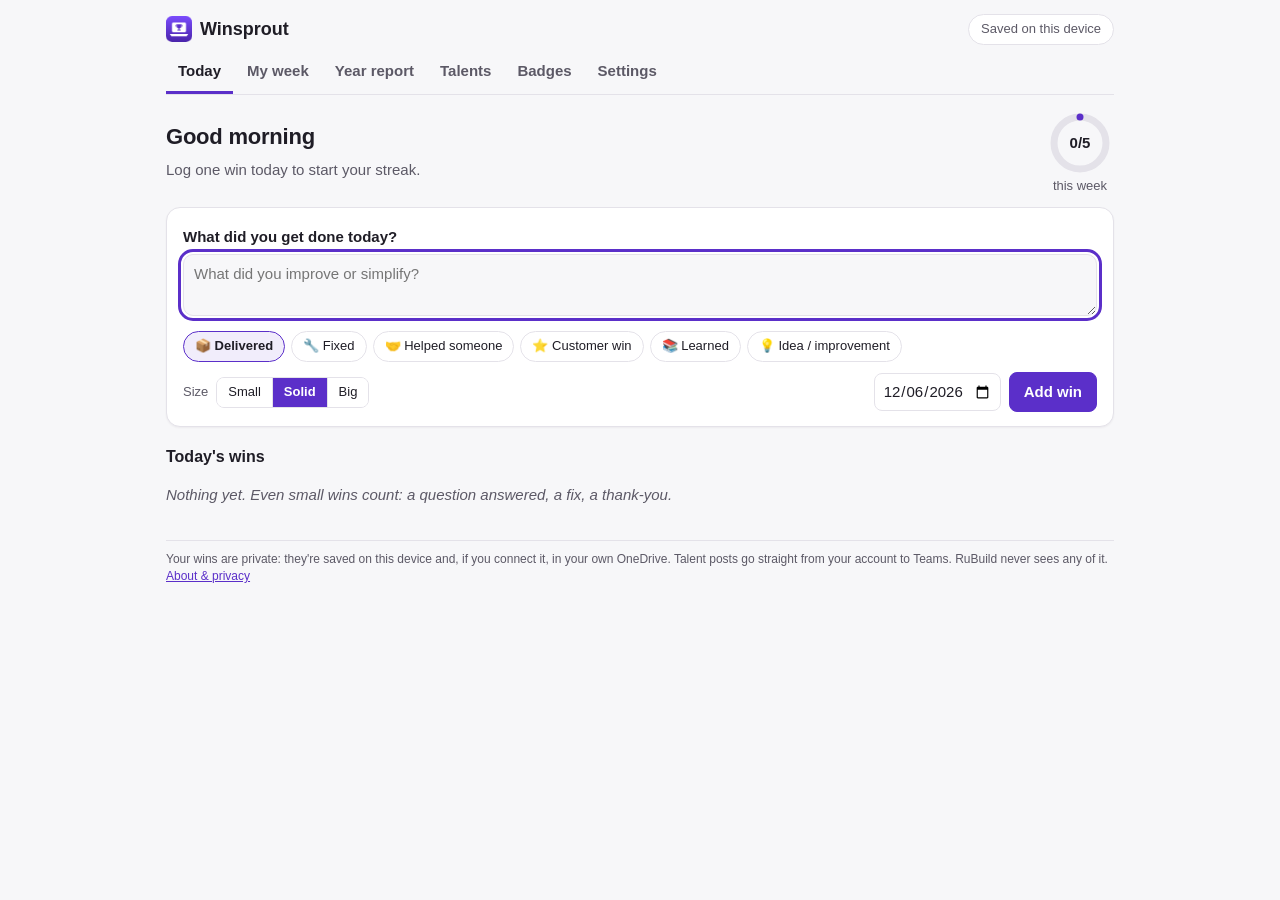
==== index.html @ a8d643e9 "Add files via upload" ====
<!doctype html>
<html lang="en">
<head>
<meta charset="utf-8">
<meta name="robots" content="noindex">
<meta name="viewport" content="width=device-width, initial-scale=1">
<title>Winsprout</title>
<link rel="icon" href="img/icon-32.png">
<link rel="stylesheet" href="css/app.css?v=1.0.1">
<script>window.WS_CONFIG = { clientId: "1a3c9bc5-f937-4773-a023-36e0d5161b8c", redirectUri: "https://rubuild.com/winsprout/auth.html", appId: "d3149629-f041-443e-b0eb-b4101cd2852e", version: "1.0.0" };</script>
</head>
<body>
<a class="skip" href="#main">Skip to content</a>
<header class="top">
  <div class="brand"><img src="img/icon-32.png" alt="" width="26" height="26"><span>Winsprout</span></div>
  <button class="pill" id="storePill" type="button" aria-live="polite">Saved on this device</button>
</header>
<nav class="tabs" role="tablist" aria-label="Winsprout sections">
  <button role="tab" id="t-today" aria-controls="v-today" aria-selected="true" type="button">Today</button>
  <button role="tab" id="t-week" aria-controls="v-week" aria-selected="false" tabindex="-1" type="button">My week</button>
  <button role="tab" id="t-report" aria-controls="v-report" aria-selected="false" tabindex="-1" type="button">Year report</button>
  <button role="tab" id="t-talents" aria-controls="v-talents" aria-selected="false" tabindex="-1" type="button">Talents</button>
  <button role="tab" id="t-badges" aria-controls="v-badges" aria-selected="false" tabindex="-1" type="button">Badges</button>
  <button role="tab" id="t-settings" aria-controls="v-settings" aria-selected="false" tabindex="-1" type="button">Settings</button>
</nav>
<main id="main">
  <section id="v-today" role="tabpanel" aria-labelledby="t-today"></section>
  <section id="v-week" role="tabpanel" aria-labelledby="t-week" hidden></section>
  <section id="v-report" role="tabpanel" aria-labelledby="t-report" hidden></section>
  <section id="v-talents" role="tabpanel" aria-labelledby="t-talents" hidden></section>
  <section id="v-badges" role="tabpanel" aria-labelledby="t-badges" hidden></section>
  <section id="v-settings" role="tabpanel" aria-labelledby="t-settings" hidden></section>
</main>
<div id="ask" class="ask" hidden><div class="askbox" role="alertdialog" aria-modal="true" aria-labelledby="askMsg"><p id="askMsg"></p><div class="row wrap"><button class="btn" id="askYes" type="button">OK</button><button class="btn ghost" id="askNo" type="button">Cancel</button></div></div></div>
<div id="toast" class="toast" role="status" aria-live="polite"></div>
<footer class="foot">Your wins are private: they're saved on this device and, if you connect it, in your own OneDrive. Talent posts go straight from your account to Teams. RuBuild never sees any of it.<span class="weblink"> <a href="about.html" target="_blank" rel="noopener">About &amp; privacy</a></span></footer>
<script src="vendor/MicrosoftTeams.min.js"></script>
<script src="vendor/msal-browser.min.js"></script>
<script src="js/core.js?v=1.0.1"></script>
<script src="js/sync.js?v=1.0.1"></script>
<script src="js/app.js?v=1.0.1"></script>
</body>
</html>
---- css/app.css ----
:root{
  --bg:#f7f7f9;--card:#ffffff;--ink:#1f1d26;--soft:#5c5966;--line:#e4e2e9;--brand:#5b2fc9;--brand-2:#5b2fc9;--brand-ink:#ffffff;
  --brand-soft:#f1edfb;--accent:#e9a400;--bar:#c9bcf2;--bar-today:#5b2fc9;--fill:#9d87e0;--danger:#b42318;--warn:#8a5300;--focus:#5b2fc9;
  --shadow:0 1px 2px rgba(31,29,38,.05);
  font-family:"Segoe UI","Segoe UI Web (West European)",-apple-system,BlinkMacSystemFont,Roboto,"Helvetica Neue",sans-serif;
}
/* Light by default everywhere. Dark or high contrast only when the person's Teams is set to it. */
:root[data-ws-theme="dark"]{--bg:#1f1f1f;--card:#2b2b2b;--ink:#f2f2f2;--soft:#c8c8c8;--line:#404040;--brand:#a58cff;--brand-2:#a58cff;--brand-ink:#141414;
  --brand-soft:#34313d;--accent:#ffcf40;--bar:#58555f;--bar-today:#a58cff;--fill:#8d8899;--danger:#ff8a80;--warn:#ffc46b;--focus:#a58cff;--shadow:none;color-scheme:dark}
:root[data-ws-theme="contrast"]{--bg:#000;--card:#000;--ink:#fff;--soft:#fff;--line:#fff;--brand:#ffff00;--brand-2:#ffff00;--brand-ink:#000;--brand-soft:#000;--accent:#ffff00;--bar:#fff;--bar-today:#ffff00;--fill:#fff;--danger:#ff6b6b;--warn:#ffff00;--focus:#00ffff;--shadow:none;color-scheme:dark}
*{box-sizing:border-box}
html,body{margin:0;background:var(--bg);color:var(--ink);font-size:15px;line-height:1.45}
body{max-width:980px;margin:0 auto;padding:0 16px 32px}
h1{font-size:22px;margin:4px 0 4px;letter-spacing:-.01em}
h2{font-size:16px;margin:18px 0 8px}
p{margin:6px 0}
a{color:var(--brand)}
button,input,select,textarea{font:inherit;color:inherit}
:focus-visible{outline:3px solid var(--focus);outline-offset:2px;border-radius:6px}
.skip{position:absolute;left:-999px;top:0;background:var(--card);padding:8px;z-index:9}.skip:focus{left:8px}
.top{display:flex;justify-content:space-between;align-items:center;padding:14px 0 6px;gap:10px}
.brand{display:flex;align-items:center;gap:8px;font-weight:700;font-size:18px}
.pill{border:1px solid var(--line);background:var(--card);border-radius:999px;padding:5px 12px;font-size:13px;cursor:pointer;color:var(--soft);white-space:nowrap}
.pill.cloud{color:var(--brand);border-color:var(--brand)}
.pill.offline{color:var(--warn)}
.tabs{display:flex;gap:2px;border-bottom:1px solid var(--line);margin-bottom:14px;overflow-x:auto;scrollbar-width:thin}
.tabs button{appearance:none;background:none;border:none;border-bottom:3px solid transparent;padding:9px 12px;font-weight:600;color:var(--soft);cursor:pointer;white-space:nowrap}
.tabs button[aria-selected="true"]{color:var(--ink);border-bottom-color:var(--brand)}
.muted{color:var(--soft)}.small{font-size:13px}.warn{color:var(--warn)}
.card{background:var(--card);border:1px solid var(--line);border-radius:14px;padding:14px 16px;margin:12px 0;box-shadow:var(--shadow)}
.card h2{margin-top:0}
.row{display:flex;gap:8px;align-items:center}.wrap{flex-wrap:wrap}.between{justify-content:space-between}
.btn{appearance:none;border:1px solid var(--brand);background:var(--brand);color:var(--brand-ink);border-radius:8px;padding:8px 14px;font-weight:600;cursor:pointer;min-height:36px;display:inline-flex;align-items:center;justify-content:center;text-decoration:none}
.btn:hover{filter:brightness(1.05)}
.btn.ghost{background:transparent;color:var(--brand)}
.btn.small{padding:5px 10px;min-height:32px;font-size:14px}
.btn.danger{background:transparent;color:var(--danger);border-color:var(--danger)}
.btn:disabled{opacity:.45;cursor:not-allowed}
.hero{display:flex;justify-content:space-between;align-items:center;gap:12px;margin-bottom:6px}
.goal{display:flex;flex-direction:column;align-items:center}
.ring-bg{fill:none;stroke:var(--line);stroke-width:7}
.ring-fg{fill:none;stroke:var(--brand);stroke-width:7;stroke-linecap:round;transition:stroke-dasharray .4s}
.ring-txt{fill:var(--ink);font-size:15px;font-weight:700}
.log textarea{width:100%;border:1px solid var(--line);border-radius:10px;padding:10px 12px;background:var(--bg);resize:vertical;min-height:58px}
.lbl{display:block;font-weight:600;margin:4px 0 6px}
.chips{display:flex;flex-wrap:wrap;gap:6px;margin:10px 0}
.chip{appearance:none;border:1px solid var(--line);background:var(--card);border-radius:999px;padding:5px 11px;font-size:13px;cursor:pointer}
.chip[aria-checked="true"],.chip[aria-pressed="true"]{background:var(--brand-soft);border-color:var(--brand);color:var(--ink);font-weight:600}
.seg{display:inline-flex;border:1px solid var(--line);border-radius:8px;overflow:hidden}
.seg button{appearance:none;border:none;background:var(--card);padding:5px 11px;font-size:13px;cursor:pointer;border-right:1px solid var(--line)}
.seg button:last-child{border-right:none}
.seg button[aria-checked="true"]{background:var(--brand);color:var(--brand-ink);font-weight:600}
input[type=date],input[type=time],input[type=number],input[type=text],select{border:1px solid var(--line);border-radius:8px;padding:6px 8px;background:var(--card);min-height:36px;max-width:100%}
.empty{color:var(--soft);font-style:italic;padding:8px 0}
.wins{list-style:none;padding:0;margin:0}
.win{display:flex;gap:10px;align-items:flex-start;background:var(--card);border:1px solid var(--line);border-radius:12px;padding:10px 12px;margin:8px 0}
.win.big{border-left:4px solid var(--accent)}
.win.editing{flex-direction:column;align-items:stretch}
.win.editing textarea{width:100%;border:1px solid var(--line);border-radius:8px;padding:8px;background:var(--bg)}
.wico{font-size:20px;line-height:1.2}
.wbody{flex:1;min-width:0}
.wtext{margin:0;font-weight:600;overflow-wrap:anywhere}
.wact{display:flex;gap:2px}
.icon{appearance:none;border:none;background:none;cursor:pointer;font-size:16px;padding:6px;border-radius:6px;color:var(--soft);min-width:34px;min-height:34px}
.icon:hover{background:var(--brand-soft)}
.tiles{display:grid;grid-template-columns:repeat(auto-fit,minmax(130px,1fr));gap:10px;margin:12px 0}
.tile{background:var(--card);border:1px solid var(--line);border-radius:14px;padding:12px;display:flex;flex-direction:column;box-shadow:var(--shadow)}
.tile b{font-size:26px;line-height:1.1;color:var(--ink)}
.tile span{font-weight:600}
.chart{width:100%;max-width:640px;height:auto;display:block;margin:0 auto}
.chart .axis{stroke:var(--line)}
.chart .bar{fill:var(--bar)}.chart .bar.today{fill:var(--bar-today)}
.chart .val{fill:var(--ink);font-size:13px;font-weight:700}
.chart .lab{fill:var(--ink);font-size:12px}.chart .sub{fill:var(--soft);font-size:10px}
.cats{display:flex;flex-direction:column;gap:8px}
.cat{display:grid;grid-template-columns:minmax(120px,170px) 1fr auto;gap:10px;align-items:center}
.track{height:10px;background:var(--bg);border:1px solid var(--line);border-radius:6px;overflow:hidden}
.fill{display:block;height:100%;background:var(--fill);border-radius:6px}
.cnum{font-size:13px;color:var(--soft);white-space:nowrap}
.actions{margin:6px 0 4px}
details.month{background:var(--card);border:1px solid var(--line);border-radius:12px;padding:8px 12px;margin:8px 0}
details.month summary{cursor:pointer;font-weight:600}
.badges{list-style:none;padding:0;display:grid;grid-template-columns:repeat(auto-fill,minmax(150px,1fr));gap:10px}
.badge{background:var(--card);border:1px dashed var(--line);border-radius:14px;padding:14px 10px;text-align:center;display:flex;flex-direction:column;gap:3px}
.badge:not(.got) .bicon{filter:grayscale(1)}
.badge.got{border:1px solid var(--brand);background:var(--card)}
.bicon{font-size:30px}
.badge small{color:var(--soft)}
.ask{position:fixed;inset:0;background:rgba(20,14,40,.45);display:grid;place-items:center;padding:16px;z-index:30}
.ask[hidden]{display:none}
.askbox{background:var(--card);color:var(--ink);border:1px solid var(--line);border-radius:14px;padding:18px;max-width:420px;width:100%;box-shadow:0 10px 30px rgba(0,0,0,.25)}
.askbox p{margin:0 0 14px;font-weight:600}
.toast{position:fixed;left:50%;bottom:18px;transform:translateX(-50%) translateY(20px);background:var(--ink);color:var(--bg);padding:10px 16px;border-radius:10px;opacity:0;pointer-events:none;transition:all .25s;max-width:calc(100% - 32px);z-index:20;font-weight:600}
.toast.show{opacity:1;transform:translateX(-50%) translateY(0)}
.copybox{width:100%;margin-top:10px;font-family:Consolas,monospace;font-size:12px;border:1px solid var(--line);border-radius:8px;background:var(--card)}
.foot{margin-top:26px;font-size:12px;color:var(--soft);border-top:1px solid var(--line);padding-top:10px}
.talents{list-style:none;padding:0;margin:10px 0}
.talent{display:grid;grid-template-columns:minmax(120px,190px) 1fr auto;gap:8px;align-items:center;padding:6px 0;border-top:1px solid var(--line)}
.tname{font-weight:600}
.talent input{width:100%}
form.card input[type=text],form.card input[type=url],form.card select,form.card textarea{width:100%}
form.card textarea{border:1px solid var(--line);border-radius:10px;padding:8px 10px;background:var(--bg);resize:vertical}
input[type=url]{border:1px solid var(--line);border-radius:8px;padding:6px 8px;background:var(--card);min-height:36px;max-width:100%}
h3.lbl{font-size:15px;margin-top:14px}
.dest{display:flex;flex-direction:column;gap:8px;align-items:flex-start}
.dest select{width:100%}
fieldset.media{border:1px solid var(--line);border-radius:10px;padding:8px 12px 10px;margin:12px 0 4px;display:flex;flex-direction:column;gap:6px;min-width:0}
fieldset.media legend{padding:0 4px;margin:0}
details.it{border:1px solid var(--line);border-radius:10px;padding:8px 12px;background:var(--card);width:100%}
details.it summary{cursor:pointer;font-weight:600;font-size:14px}
.preview{border:1px solid var(--line);border-left:4px solid var(--brand);border-radius:10px;padding:8px 12px;background:var(--bg);overflow-wrap:anywhere}
.preview p{margin:4px 0}
input[type=file]{max-width:100%;min-width:0}
.pimg{max-width:100%;max-height:260px;border-radius:8px;display:block;margin:6px 0}
/* Inside Teams: Teams shows the app name, icon and tabs, so hide ours */
.ws-tab .brand,.ws-tab .tabs,.ws-tab .weblink{display:none}
.ws-tab .top{justify-content:flex-end;padding-top:10px}
.popout{font-size:.9em}
.sr{position:absolute;width:1px;height:1px;overflow:hidden;clip:rect(0 0 0 0);white-space:nowrap}
@media (max-width:520px){
  .cat{grid-template-columns:1fr auto}.cat .track{grid-column:1 / -1;order:3}
  .hero h1{font-size:19px}
  .talent{grid-template-columns:1fr auto}.talent input{grid-column:1 / -1;order:3}
}
@media (prefers-reduced-motion:reduce){*{transition:none!important}}
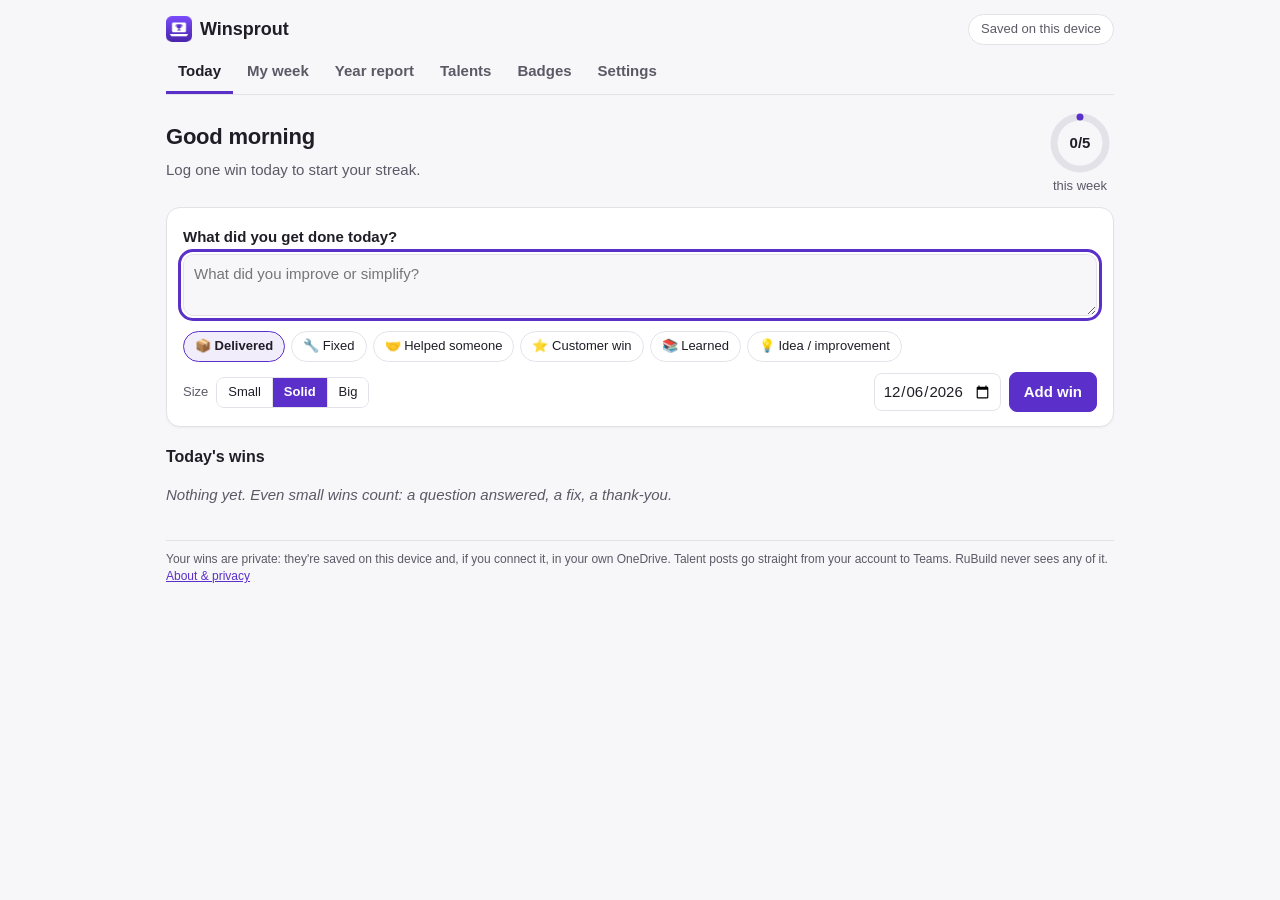
==== commit 99a56611: "Add files via upload" ====
--- a/index.html
+++ b/index.html
@@ -6,7 +6,8 @@
 <meta name="viewport" content="width=device-width, initial-scale=1">
 <title>Winsprout</title>
 <link rel="icon" href="img/icon-32.png">
-<link rel="stylesheet" href="css/app.css?v=1.0.1">
+<style>html,body{background:#f7f7f9;color:#1f1d26;margin:0}</style>
+<link rel="stylesheet" href="css/app.css?v=1.0.2">
 <script>window.WS_CONFIG = { clientId: "1a3c9bc5-f937-4773-a023-36e0d5161b8c", redirectUri: "https://rubuild.com/winsprout/auth.html", appId: "d3149629-f041-443e-b0eb-b4101cd2852e", version: "1.0.0" };</script>
 </head>
 <body>
@@ -36,8 +37,8 @@
 <footer class="foot">Your wins are private: they're saved on this device and, if you connect it, in your own OneDrive. Talent posts go straight from your account to Teams. RuBuild never sees any of it.<span class="weblink"> <a href="about.html" target="_blank" rel="noopener">About &amp; privacy</a></span></footer>
 <script src="vendor/MicrosoftTeams.min.js"></script>
 <script src="vendor/msal-browser.min.js"></script>
-<script src="js/core.js?v=1.0.1"></script>
-<script src="js/sync.js?v=1.0.1"></script>
-<script src="js/app.js?v=1.0.1"></script>
+<script src="js/core.js?v=1.0.2"></script>
+<script src="js/sync.js?v=1.0.2"></script>
+<script src="js/app.js?v=1.0.2"></script>
 </body>
 </html>
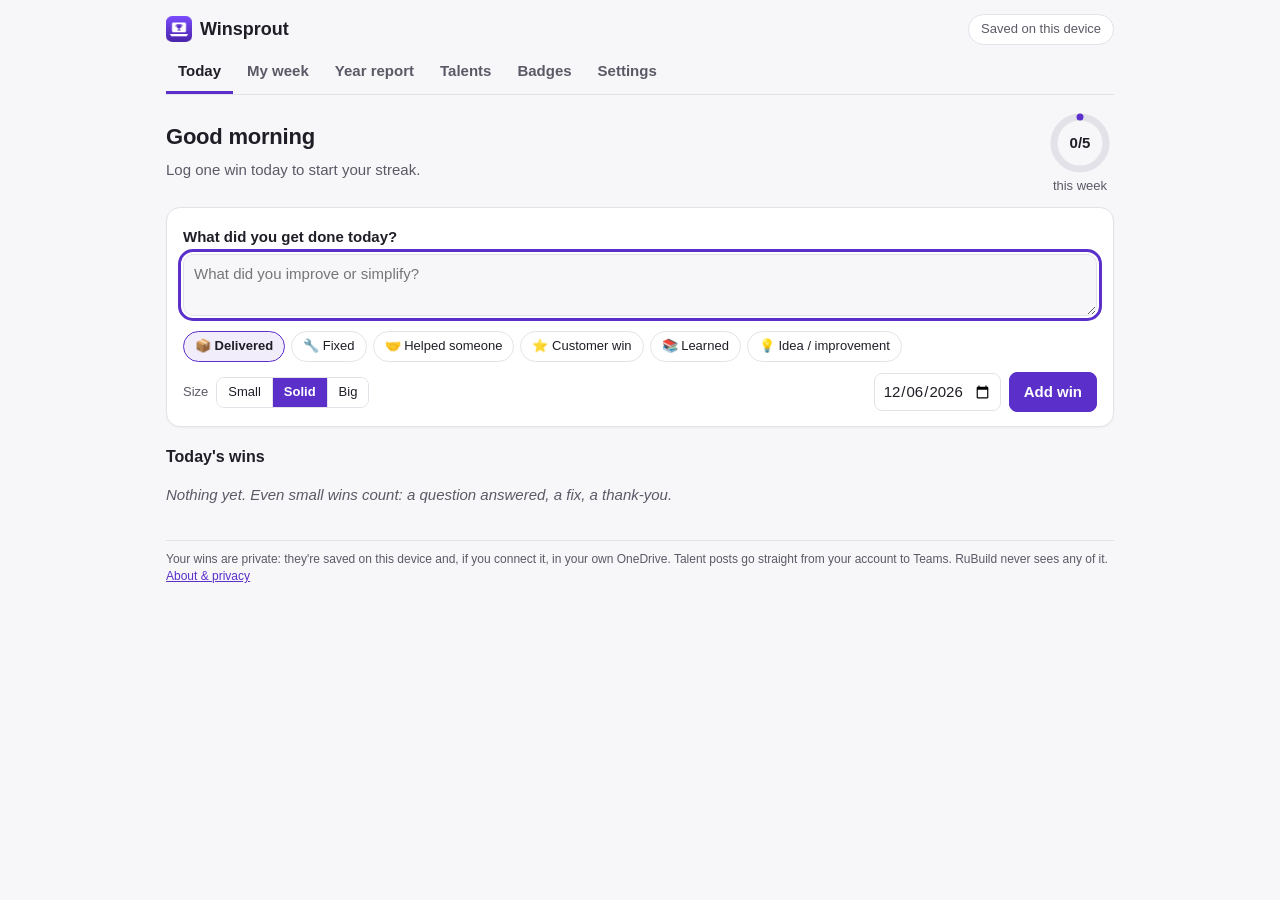
==== commit 9e261842: "Add files via upload" ====
--- a/index.html
+++ b/index.html
@@ -7,7 +7,7 @@
 <title>Winsprout</title>
 <link rel="icon" href="img/icon-32.png">
 <style>html,body{background:#f7f7f9;color:#1f1d26;margin:0}</style>
-<link rel="stylesheet" href="css/app.css?v=1.0.2">
+<link rel="stylesheet" href="css/app.css?v=1.0.3">
 <script>window.WS_CONFIG = { clientId: "1a3c9bc5-f937-4773-a023-36e0d5161b8c", redirectUri: "https://rubuild.com/winsprout/auth.html", appId: "d3149629-f041-443e-b0eb-b4101cd2852e", version: "1.0.0" };</script>
 </head>
 <body>
@@ -37,8 +37,8 @@
 <footer class="foot">Your wins are private: they're saved on this device and, if you connect it, in your own OneDrive. Talent posts go straight from your account to Teams. RuBuild never sees any of it.<span class="weblink"> <a href="about.html" target="_blank" rel="noopener">About &amp; privacy</a></span></footer>
 <script src="vendor/MicrosoftTeams.min.js"></script>
 <script src="vendor/msal-browser.min.js"></script>
-<script src="js/core.js?v=1.0.2"></script>
-<script src="js/sync.js?v=1.0.2"></script>
-<script src="js/app.js?v=1.0.2"></script>
+<script src="js/core.js?v=1.0.3"></script>
+<script src="js/sync.js?v=1.0.3"></script>
+<script src="js/app.js?v=1.0.3"></script>
 </body>
 </html>
--- a/css/app.css
+++ b/css/app.css
@@ -122,4 +122,34 @@
   .hero h1{font-size:19px}
   .talent{grid-template-columns:1fr auto}.talent input{grid-column:1 / -1;order:3}
 }
-@media (prefers-reduced-motion:reduce){*{transition:none!important}}
+/* ---------- motion ---------- */
+@keyframes wsIn{from{opacity:0;transform:translateY(8px)}to{opacity:1;transform:none}}
+@keyframes wsGrow{from{transform:scaleY(0)}to{transform:scaleY(1)}}
+@keyframes wsPop{0%{opacity:0;transform:translateY(-10px) scale(.96);background:var(--brand-soft)}60%{opacity:1;transform:translateY(0) scale(1.01);background:var(--brand-soft)}100%{transform:none;background:var(--card)}}
+@keyframes wsBump{0%,100%{transform:none}40%{transform:scale(1.06)}}
+@keyframes wsBadgeIn{0%{opacity:0;transform:translate(-50%,24px) scale(.9)}70%{opacity:1;transform:translate(-50%,-4px) scale(1.02)}100%{transform:translate(-50%,0)}}
+@keyframes wsSpin{0%{transform:scale(.4) rotate(-20deg)}60%{transform:scale(1.25) rotate(8deg)}100%{transform:none}}
+section.enter > *{animation:wsIn .32s ease-out both}
+section.enter > *:nth-child(2){animation-delay:.04s}section.enter > *:nth-child(3){animation-delay:.08s}
+section.enter > *:nth-child(4){animation-delay:.12s}section.enter > *:nth-child(n+5){animation-delay:.16s}
+.chart .bar{transform-box:fill-box;transform-origin:50% 100%;animation:wsGrow .6s cubic-bezier(.2,.8,.2,1) both}
+.chart .bar:nth-of-type(2){animation-delay:.04s}.chart .bar:nth-of-type(3){animation-delay:.08s}.chart .bar:nth-of-type(4){animation-delay:.12s}
+.chart .bar:nth-of-type(5){animation-delay:.16s}.chart .bar:nth-of-type(6){animation-delay:.2s}.chart .bar:nth-of-type(n+7){animation-delay:.24s}
+.ring-fg{transition:stroke-dasharray .8s cubic-bezier(.2,.8,.2,1)}
+.fill{animation:wsGrowX .7s cubic-bezier(.2,.8,.2,1) both;transform-origin:left}
+@keyframes wsGrowX{from{transform:scaleX(0)}to{transform:scaleX(1)}}
+.win.new{animation:wsPop .7s cubic-bezier(.2,.9,.3,1.2) both}
+.bump{display:inline-block;animation:wsBump .5s ease-out}
+.btn,.chip,.seg button{transition:transform .12s ease,filter .12s ease,background-color .15s ease}
+.btn:active:not(:disabled),.chip:active,.seg button:active{transform:scale(.96)}
+.chip:hover{border-color:var(--brand)}
+.badge.got{transition:transform .15s ease}.badge.got:hover{transform:translateY(-2px)}
+.fxcanvas{position:fixed;inset:0;width:100%;height:100%;pointer-events:none;z-index:40}
+.fxbadge{position:fixed;left:50%;bottom:calc(64px + env(safe-area-inset-bottom,0px));transform:translate(-50%,0);display:flex;align-items:center;gap:12px;
+  background:var(--card);color:var(--ink);border:1px solid var(--brand);border-radius:16px;padding:12px 10px 12px 16px;box-shadow:0 12px 34px rgba(31,29,38,.18);
+  z-index:45;max-width:calc(100% - 32px);animation:wsBadgeIn .5s cubic-bezier(.2,.9,.3,1.2) both}
+.fxbadge.out{opacity:0;transition:opacity .35s ease}
+.fxbadge .fxicon{font-size:34px;animation:wsSpin .7s cubic-bezier(.2,.9,.3,1.3) both}
+.fxbadge small{display:block;font-weight:700;color:var(--brand);text-transform:uppercase;letter-spacing:.06em;font-size:11px}
+.fxbadge b{display:block;font-size:16px}
+@media (prefers-reduced-motion:reduce){*{transition:none!important;animation:none!important}}
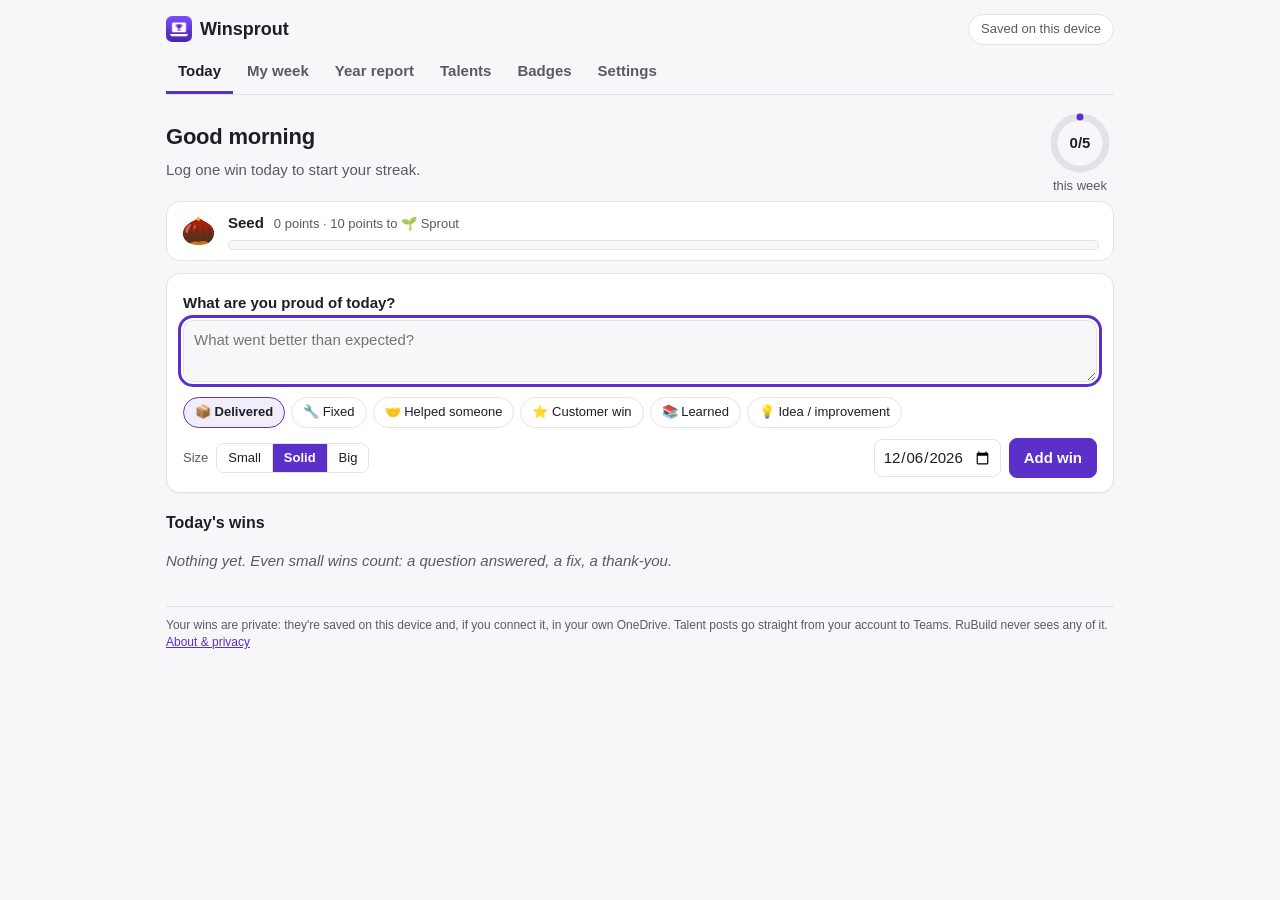
==== commit d1f8fece: "Add files via upload" ====
--- a/index.html
+++ b/index.html
@@ -7,7 +7,7 @@
 <title>Winsprout</title>
 <link rel="icon" href="img/icon-32.png">
 <style>html,body{background:#f7f7f9;color:#1f1d26;margin:0}</style>
-<link rel="stylesheet" href="css/app.css?v=1.0.3">
+<link rel="stylesheet" href="css/app.css?v=1.0.9">
 <script>window.WS_CONFIG = { clientId: "1a3c9bc5-f937-4773-a023-36e0d5161b8c", redirectUri: "https://rubuild.com/winsprout/auth.html", appId: "d3149629-f041-443e-b0eb-b4101cd2852e", version: "1.0.0" };</script>
 </head>
 <body>
@@ -37,8 +37,8 @@
 <footer class="foot">Your wins are private: they're saved on this device and, if you connect it, in your own OneDrive. Talent posts go straight from your account to Teams. RuBuild never sees any of it.<span class="weblink"> <a href="about.html" target="_blank" rel="noopener">About &amp; privacy</a></span></footer>
 <script src="vendor/MicrosoftTeams.min.js"></script>
 <script src="vendor/msal-browser.min.js"></script>
-<script src="js/core.js?v=1.0.3"></script>
-<script src="js/sync.js?v=1.0.3"></script>
-<script src="js/app.js?v=1.0.3"></script>
+<script src="js/core.js?v=1.0.9"></script>
+<script src="js/sync.js?v=1.0.9"></script>
+<script src="js/app.js?v=1.0.9"></script>
 </body>
 </html>
--- a/css/app.css
+++ b/css/app.css
@@ -90,6 +90,30 @@
 .ask[hidden]{display:none}
 .askbox{background:var(--card);color:var(--ink);border:1px solid var(--line);border-radius:14px;padding:18px;max-width:420px;width:100%;box-shadow:0 10px 30px rgba(0,0,0,.25)}
 .askbox p{margin:0 0 14px;font-weight:600}
+/* growth level */
+.level{display:flex;gap:12px;align-items:center;background:var(--card);border:1px solid var(--line);border-radius:14px;padding:10px 14px;margin:6px 0 4px}
+.level.big{border:none;padding:0;margin:0 0 6px;background:transparent}
+.lvicon{font-size:28px;line-height:1}.level.big .lvicon{font-size:44px}
+.lvbody{flex:1;min-width:0}
+.lvtop{display:flex;flex-wrap:wrap;gap:4px 10px;align-items:baseline;margin-bottom:6px}
+.level.big .lvtop b{font-size:18px}
+.lvbar{display:block;height:10px;border-radius:999px;background:var(--bg);border:1px solid var(--line);overflow:hidden}
+.lvbar span{display:block;height:100%;background:linear-gradient(90deg,var(--bar),var(--brand));border-radius:999px;transition:width .8s cubic-bezier(.2,.8,.2,1)}
+/* badges */
+.badge .earned{color:var(--brand);font-weight:600}
+.badge .btn{align-self:center;margin-top:4px}
+.badge:not(.got) .bicon{filter:grayscale(1);opacity:.75}
+.bprog{display:block;height:6px;border-radius:999px;background:var(--bg);border:1px solid var(--line);overflow:hidden;margin:6px 8px 0}
+.bprog span{display:block;height:100%;background:var(--bar)}
+.badge .left{color:var(--soft)}
+.badges.next .badge{border-style:solid;border-color:var(--bar)}
+.icon.share{font-size:15px}
+/* share window */
+.ask.share{z-index:35;align-items:start;overflow-y:auto}
+.sharebox{max-width:560px;margin:4vh auto;display:flex;flex-direction:column;gap:6px}
+.sharebox h2{margin:0;font-size:18px}
+.sharebox textarea{width:100%;border:1px solid var(--line);border-radius:10px;padding:8px 10px;background:var(--bg);resize:vertical}
+.sharebox .dest select{width:100%}
 .toast{position:fixed;left:50%;bottom:18px;transform:translateX(-50%) translateY(20px);background:var(--ink);color:var(--bg);padding:10px 16px;border-radius:10px;opacity:0;pointer-events:none;transition:all .25s;max-width:calc(100% - 32px);z-index:20;font-weight:600}
 .toast.show{opacity:1;transform:translateX(-50%) translateY(0)}
 .copybox{width:100%;margin-top:10px;font-family:Consolas,monospace;font-size:12px;border:1px solid var(--line);border-radius:8px;background:var(--card)}
@@ -111,10 +135,26 @@
 .preview{border:1px solid var(--line);border-left:4px solid var(--brand);border-radius:10px;padding:8px 12px;background:var(--bg);overflow-wrap:anywhere}
 .preview p{margin:4px 0}
 input[type=file]{max-width:100%;min-width:0}
+#talentLine{width:100%}
+.tcard ul{margin:4px 0 6px;padding-left:20px}.tcard li{margin:2px 0}
+.thumbs{list-style:none;padding:0;margin:4px 0;display:flex;flex-wrap:wrap;gap:8px}
+.thumbs li{position:relative}
+.thumbs img{width:84px;height:84px;object-fit:cover;border-radius:8px;border:1px solid var(--line);display:block}
+.thumbs .icon{position:absolute;top:-8px;right:-8px;min-width:28px;min-height:28px;padding:2px;background:var(--card);border:1px solid var(--line);border-radius:999px;color:var(--ink)}
+.linkrow input{flex:1;min-width:0}
+.addlink{align-self:flex-start}
+label.check{display:flex;gap:8px;align-items:flex-start;margin:10px 0 2px;font-size:14px;cursor:pointer}
+label.check input{margin-top:3px;width:16px;height:16px;accent-color:var(--brand)}
 .pimg{max-width:100%;max-height:260px;border-radius:8px;display:block;margin:6px 0}
 /* Inside Teams: Teams shows the app name, icon and tabs, so hide ours */
 .ws-tab .brand,.ws-tab .tabs,.ws-tab .weblink{display:none}
 .ws-tab .top{justify-content:flex-end;padding-top:10px}
+/* One Teams tab with Winsprout's own tab row: hide only the duplicate logo header and footer link */
+.ws-teams .brand,.ws-teams .weblink{display:none}
+.ws-teams .top{position:absolute;right:max(16px,env(safe-area-inset-right,0px));top:8px;padding:0}
+.ws-teams body,.ws-teams{position:relative}
+.ws-teams .tabs{padding-right:190px;margin-top:4px}
+@media (max-width:520px){.ws-teams .top{position:static;justify-content:flex-end;padding-top:8px}.ws-teams .tabs{padding-right:0}}
 .popout{font-size:.9em}
 .sr{position:absolute;width:1px;height:1px;overflow:hidden;clip:rect(0 0 0 0);white-space:nowrap}
 @media (max-width:520px){
@@ -145,6 +185,7 @@
 .chip:hover{border-color:var(--brand)}
 .badge.got{transition:transform .15s ease}.badge.got:hover{transform:translateY(-2px)}
 .fxcanvas{position:fixed;inset:0;width:100%;height:100%;pointer-events:none;z-index:40}
+.fxbadge .btn{white-space:nowrap}
 .fxbadge{position:fixed;left:50%;bottom:calc(64px + env(safe-area-inset-bottom,0px));transform:translate(-50%,0);display:flex;align-items:center;gap:12px;
   background:var(--card);color:var(--ink);border:1px solid var(--brand);border-radius:16px;padding:12px 10px 12px 16px;box-shadow:0 12px 34px rgba(31,29,38,.18);
   z-index:45;max-width:calc(100% - 32px);animation:wsBadgeIn .5s cubic-bezier(.2,.9,.3,1.2) both}
